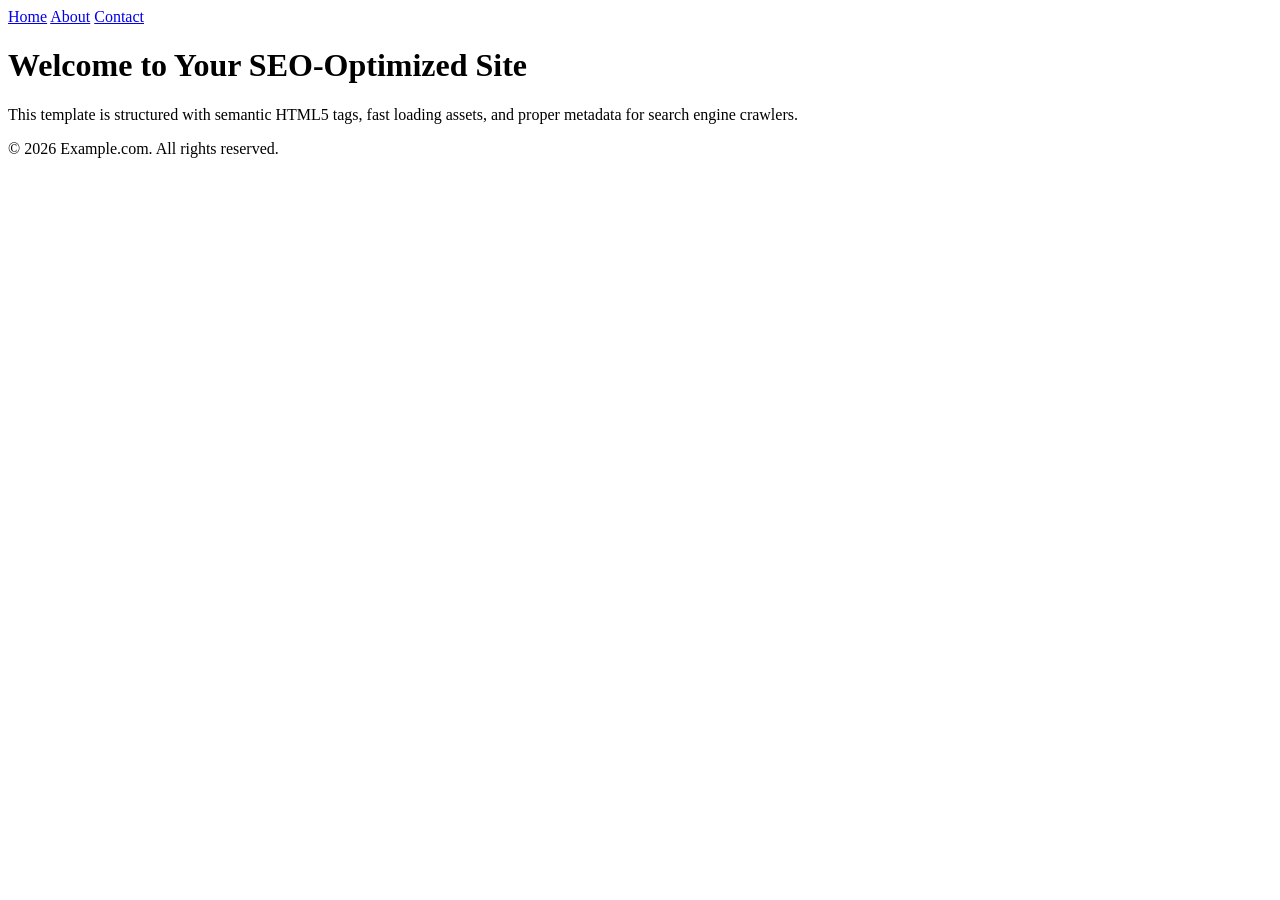
==== index.html @ 765f38dd "Add files via upload" ====
<!DOCTYPE html>
<html lang="en">
<head>
    <meta charset="UTF-8">
    <meta name="viewport" content="width=device-width, initial-scale=1.0">
    <title>SEO Optimized Website Template | Fast & Responsive</title>
    <meta name="description" content="A lightweight, high-performance, and SEO-friendly website structure designed for top search engine rankings.">
    <link rel="canonical" href="https://example.com/">
    <meta name="robots" content="index, follow">
    
    <!-- Open Graph Metadata -->
    <meta property="og:title" content="SEO Optimized Website Template">
    <meta property="og:description" content="A lightweight, high-performance, and SEO-friendly website structure.">
    <meta property="og:type" content="website">
    <meta property="og:url" content="https://example.com/">

    <!-- Styles -->
    <link rel="stylesheet" href="/assets/css/styles.css">
</head>
<body>
    <header>
        <nav>
            <a href="/">Home</a>
            <a href="/about.html">About</a>
            <a href="/contact.html">Contact</a>
        </nav>
    </header>
    <main>
        <h1>Welcome to Your SEO-Optimized Site</h1>
        <p>This template is structured with semantic HTML5 tags, fast loading assets, and proper metadata for search engine crawlers.</p>
    </main>
    <footer>
        <p>&copy; 2026 Example.com. All rights reserved.</p>
    </footer>
</body>
</html>
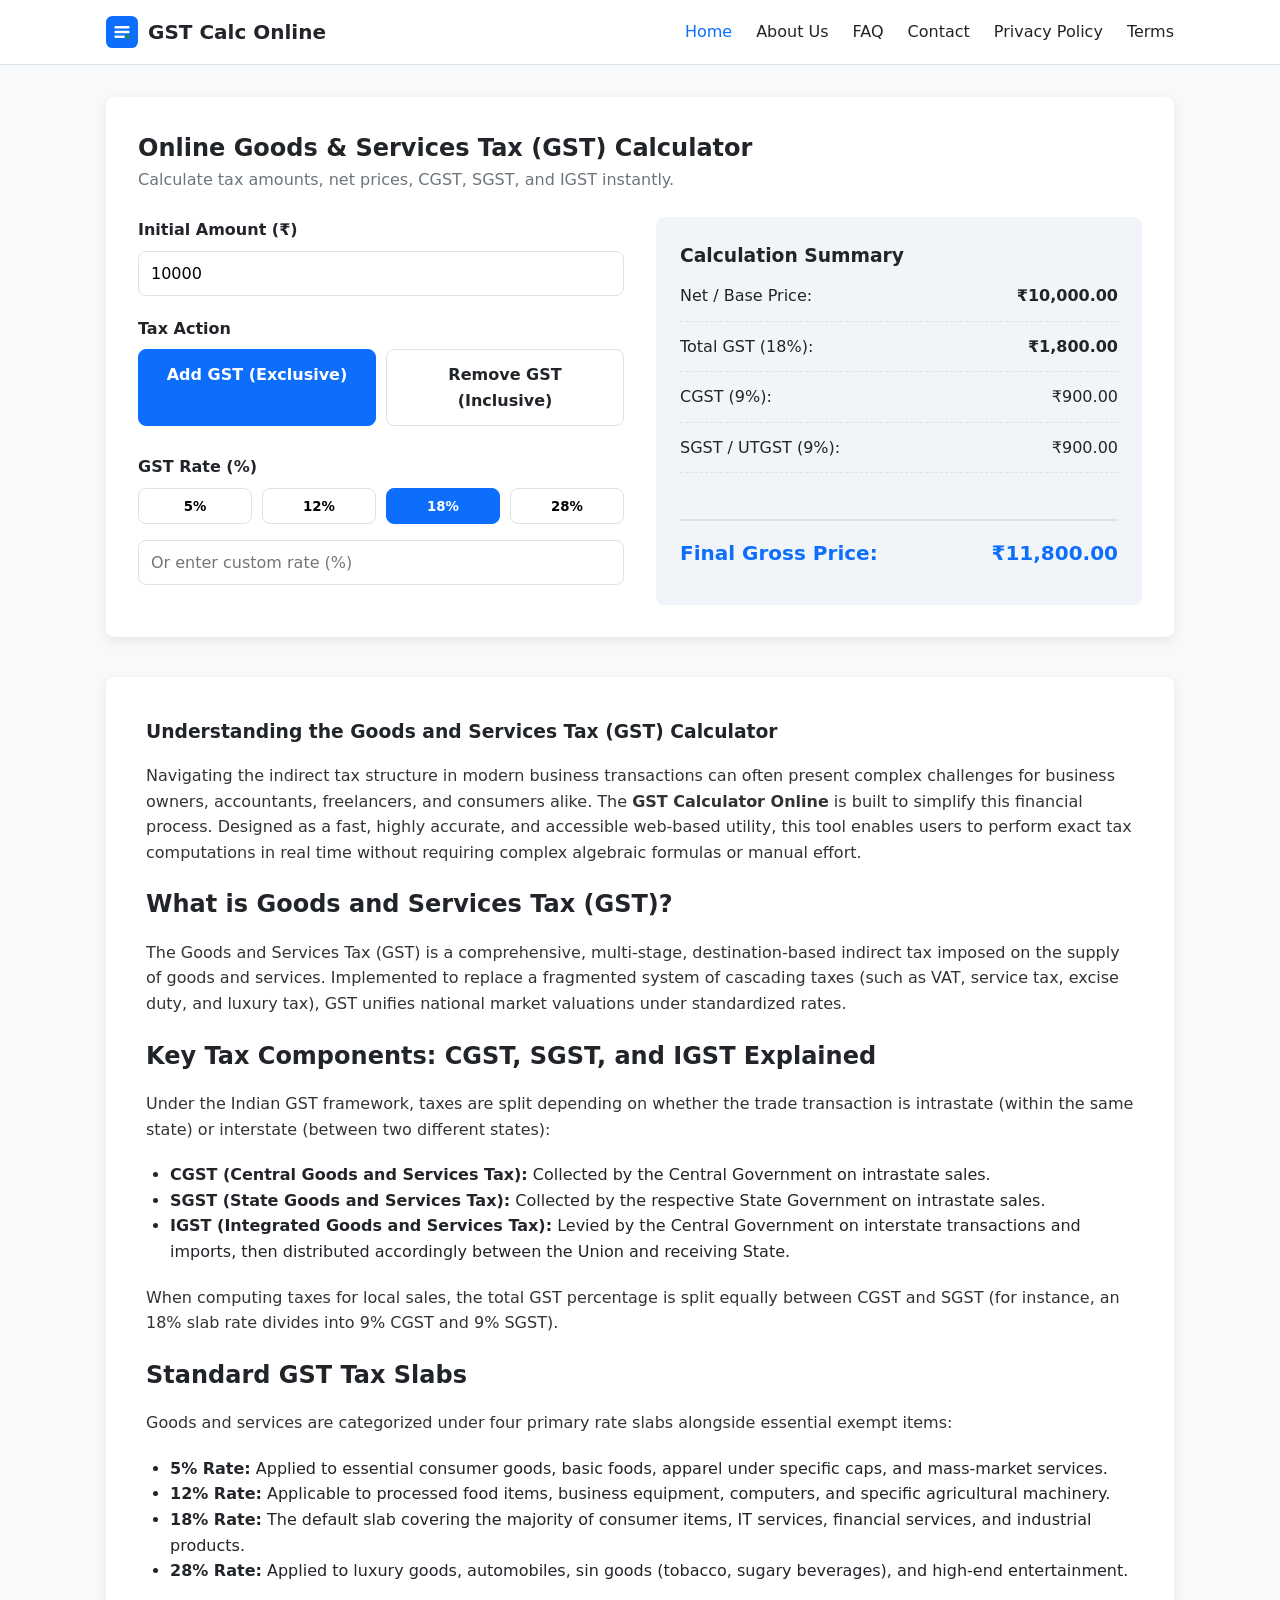
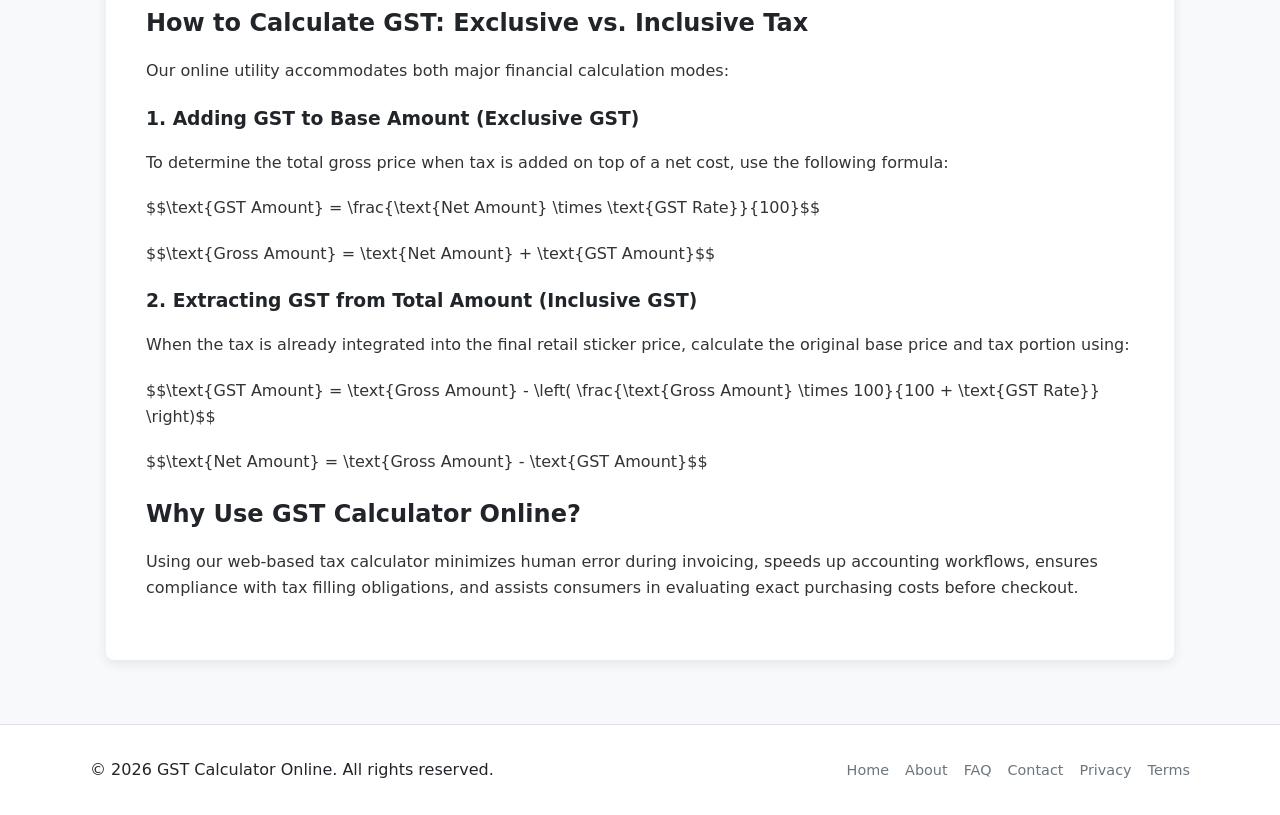
==== commit 346f0cf8: "Update index.html" ====
--- a/index.html
+++ b/index.html
@@ -3,34 +3,718 @@
 <head>
     <meta charset="UTF-8">
     <meta name="viewport" content="width=device-width, initial-scale=1.0">
-    <title>SEO Optimized Website Template | Fast & Responsive</title>
-    <meta name="description" content="A lightweight, high-performance, and SEO-friendly website structure designed for top search engine rankings.">
-    <link rel="canonical" href="https://example.com/">
+    <title>GST Calculator Online - Fast, Free & Accurate Indian GST Rate Tool (2026)</title>
+    <meta name="description" content="Calculate Goods and Services Tax (GST) easily online. Instantly compute Exclusive/Inclusive GST, CGST, SGST, IGST for 5%, 12%, 18%, and 28% tax slabs with accuracy.">
+    <meta name="keywords" content="GST calculator, online GST calculator, calculate GST online, GST rate calculator, CGST calculator, SGST calculator, IGST finder, Indian GST slabs 2026">
+    <link rel="canonical" href="https://gstcalculatoronline.github.io/">
     <meta name="robots" content="index, follow">
-    
-    <!-- Open Graph Metadata -->
-    <meta property="og:title" content="SEO Optimized Website Template">
-    <meta property="og:description" content="A lightweight, high-performance, and SEO-friendly website structure.">
+
+    <!-- Open Graph / Facebook -->
     <meta property="og:type" content="website">
-    <meta property="og:url" content="https://example.com/">
-
-    <!-- Styles -->
-    <link rel="stylesheet" href="/assets/css/styles.css">
+    <meta property="og:url" content="https://gstcalculatoronline.github.io/">
+    <meta property="og:title" content="GST Calculator Online - Fast & Accurate Tool">
+    <meta property="og:description" content="Calculate GST inclusive and exclusive prices instantly. Complete breakdown of CGST, SGST, and IGST for all standard Indian tax slabs.">
+    <meta property="og:image" content="https://gstcalculatoronline.github.io/logo.png">
+
+    <!-- Twitter -->
+    <meta property="twitter:card" content="summary_large_image">
+    <meta property="twitter:url" content="https://gstcalculatoronline.github.io/">
+    <meta property="twitter:title" content="GST Calculator Online">
+    <meta property="twitter:description" content="Free online tool to compute GST, CGST, SGST, and IGST for Indian businesses and consumers.">
+    <meta property="twitter:image" content="https://gstcalculatoronline.github.io/logo.png">
+
+    <!-- Favicon Generated via Real Favicon Generator Setup -->
+    <link rel="apple-touch-icon" sizes="180x180" href="/apple-touch-icon.png">
+    <link rel="icon" type="image/png" sizes="32x32" href="/favicon-32x32.png">
+    <link rel="icon" type="image/png" sizes="16x16" href="/favicon-16x16.png">
+    <link rel="manifest" href="/site.webmanifest">
+    <link rel="mask-icon" href="/safari-pinned-tab.svg" color="#0d6efd">
+    <meta name="msapplication-TileColor" content="#0d6efd">
+    <meta name="theme-color" content="#ffffff">
+
+    <!-- Google Analytics (GA4 Tag Placeholder - Replace G-XXXXXXXXXX with your Real Tag ID) -->
+    <script async src="https://www.googletagmanager.com/gtag/js?id=G-XXXXXXXXXX"></script>
+    <script>
+      window.dataLayer = window.dataLayer || [];
+      function gtag(){dataLayer.push(arguments);}
+      gtag('js', new Date());
+      gtag('config', 'G-XXXXXXXXXX');
+    </script>
+
+    <!-- Schema.org WebSite & SoftwareApplication Structured Data -->
+    <script type="application/ld+json">
+    {
+      "@context": "https://schema.org",
+      "@type": "WebApplication",
+      "name": "GST Calculator Online",
+      "url": "https://gstcalculatoronline.github.io/",
+      "applicationCategory": "FinanceApplication",
+      "operatingSystem": "All",
+      "offers": {
+        "@type": "Offer",
+        "price": "0",
+        "priceCurrency": "INR"
+      },
+      "description": "Calculate GST, CGST, SGST, and IGST online in real-time for Indian goods and services standard rates."
+    }
+    </script>
+
+    <style>
+        :root {
+            --primary: #0d6efd;
+            --primary-hover: #0b5ed7;
+            --bg-main: #f8f9fa;
+            --card-bg: #ffffff;
+            --text-dark: #212529;
+            --text-muted: #6c757d;
+            --border-color: #dee2e6;
+            --success-color: #198754;
+            --radius: 8px;
+            --shadow: 0 4px 12px rgba(0, 0, 0, 0.08);
+        }
+
+        * {
+            box-sizing: border-box;
+            margin: 0;
+            padding: 0;
+            font-family: system-ui, -apple-system, "Segoe UI", Roboto, "Helvetica Neue", Arial, sans-serif;
+        }
+
+        body {
+            background-color: var(--bg-main);
+            color: var(--text-dark);
+            line-height: 1.6;
+            display: flex;
+            flex-direction: column;
+            min-height: 100vh;
+        }
+
+        header {
+            background: #ffffff;
+            border-bottom: 1px solid var(--border-color);
+            position: sticky;
+            top: 0;
+            z-index: 1000;
+        }
+
+        .navbar {
+            max-width: 1100px;
+            margin: 0 auto;
+            padding: 1rem;
+            display: flex;
+            justify-content: space-between;
+            align-items: center;
+        }
+
+        .brand-logo {
+            display: flex;
+            align-items: center;
+            gap: 10px;
+            text-decoration: none;
+            color: var(--text-dark);
+            font-weight: 700;
+            font-size: 1.25rem;
+        }
+
+        .brand-logo svg {
+            height: 32px;
+            width: 32px;
+        }
+
+        nav ul {
+            display: flex;
+            list-style: none;
+            gap: 1.5rem;
+        }
+
+        nav a {
+            text-decoration: none;
+            color: var(--text-dark);
+            font-weight: 500;
+            cursor: pointer;
+            transition: color 0.2s ease;
+        }
+
+        nav a:hover, nav a.active {
+            color: var(--primary);
+        }
+
+        .mobile-menu-btn {
+            display: none;
+            background: none;
+            border: none;
+            font-size: 1.5rem;
+            cursor: pointer;
+        }
+
+        main {
+            flex: 1;
+            max-width: 1100px;
+            width: 100%;
+            margin: 2rem auto;
+            padding: 0 1rem;
+        }
+
+        .page-section {
+            display: none;
+        }
+
+        .page-section.active {
+            display: block;
+        }
+
+        .calculator-card {
+            background: var(--card-bg);
+            border-radius: var(--radius);
+            box-shadow: var(--shadow);
+            padding: 2rem;
+            margin-bottom: 2.5rem;
+        }
+
+        .calc-grid {
+            display: grid;
+            grid-template-columns: 1fr 1fr;
+            gap: 2rem;
+        }
+
+        .form-group {
+            margin-bottom: 1.25rem;
+        }
+
+        .form-group label {
+            display: block;
+            font-weight: 600;
+            margin-bottom: 0.5rem;
+        }
+
+        .input-control {
+            width: 100%;
+            padding: 0.75rem;
+            border: 1px solid var(--border-color);
+            border-radius: var(--radius);
+            font-size: 1rem;
+        }
+
+        .radio-toggle {
+            display: flex;
+            gap: 10px;
+        }
+
+        .radio-btn {
+            flex: 1;
+            padding: 0.75rem;
+            text-align: center;
+            border: 1px solid var(--border-color);
+            border-radius: var(--radius);
+            cursor: pointer;
+            font-weight: 500;
+            user-select: none;
+        }
+
+        .radio-btn input {
+            display: none;
+        }
+
+        .radio-btn.active {
+            background-color: var(--primary);
+            color: white;
+            border-color: var(--primary);
+        }
+
+        .slab-buttons {
+            display: grid;
+            grid-template-columns: repeat(4, 1fr);
+            gap: 10px;
+            margin-bottom: 1rem;
+        }
+
+        .slab-btn {
+            padding: 0.6rem;
+            border: 1px solid var(--border-color);
+            border-radius: var(--radius);
+            background: white;
+            cursor: pointer;
+            font-weight: 600;
+            transition: all 0.2s;
+        }
+
+        .slab-btn.active {
+            background-color: var(--primary);
+            color: white;
+            border-color: var(--primary);
+        }
+
+        .results-box {
+            background-color: #f1f5f9;
+            border-radius: var(--radius);
+            padding: 1.5rem;
+            display: flex;
+            flex-direction: column;
+            justify-content: space-between;
+        }
+
+        .result-item {
+            display: flex;
+            justify-content: space-between;
+            padding: 0.75rem 0;
+            border-bottom: 1px dashed var(--border-color);
+        }
+
+        .result-item.total {
+            border-bottom: none;
+            font-size: 1.25rem;
+            font-weight: 700;
+            color: var(--primary);
+            margin-top: 0.5rem;
+            padding-top: 1rem;
+            border-top: 2px solid var(--border-color);
+        }
+
+        .content-card {
+            background: var(--card-bg);
+            border-radius: var(--radius);
+            box-shadow: var(--shadow);
+            padding: 2.5rem;
+            margin-bottom: 2rem;
+        }
+
+        .content-card h1, .content-card h2, .content-card h3 {
+            margin-bottom: 1rem;
+            color: var(--text-dark);
+        }
+
+        .content-card p {
+            margin-bottom: 1.25rem;
+            color: #333;
+        }
+
+        .content-card ul {
+            margin-bottom: 1.25rem;
+            padding-left: 1.5rem;
+        }
+
+        .faq-item {
+            margin-bottom: 1.5rem;
+            border-bottom: 1px solid var(--border-color);
+            padding-bottom: 1rem;
+        }
+
+        .faq-item h3 {
+            font-size: 1.1rem;
+            cursor: pointer;
+            margin-bottom: 0.5rem;
+            color: var(--primary);
+        }
+
+        footer {
+            background: #ffffff;
+            border-top: 1px solid var(--border-color);
+            padding: 2rem 1rem;
+            margin-top: auto;
+        }
+
+        .footer-container {
+            max-width: 1100px;
+            margin: 0 auto;
+            display: flex;
+            justify-content: space-between;
+            align-items: center;
+            flex-wrap: wrap;
+            gap: 1rem;
+        }
+
+        .footer-links {
+            display: flex;
+            gap: 1rem;
+            list-style: none;
+        }
+
+        .footer-links a {
+            text-decoration: none;
+            color: var(--text-muted);
+            font-size: 0.9rem;
+        }
+
+        .footer-links a:hover {
+            color: var(--primary);
+        }
+
+        @media (max-width: 768px) {
+            .calc-grid {
+                grid-template-columns: 1fr;
+            }
+            nav ul {
+                display: none;
+                flex-direction: column;
+                position: absolute;
+                top: 60px;
+                left: 0;
+                width: 100%;
+                background: white;
+                padding: 1rem;
+                border-bottom: 1px solid var(--border-color);
+                box-shadow: var(--shadow);
+            }
+            nav ul.show {
+                display: flex;
+            }
+            .mobile-menu-btn {
+                display: block;
+            }
+            .slab-buttons {
+                grid-template-columns: repeat(2, 1fr);
+            }
+            .footer-container {
+                flex-direction: column;
+                text-align: center;
+            }
+        }
+    </style>
 </head>
 <body>
+
     <header>
-        <nav>
-            <a href="/">Home</a>
-            <a href="/about.html">About</a>
-            <a href="/contact.html">Contact</a>
-        </nav>
+        <div class="navbar">
+            <a href="#" onclick="switchPage('home')" class="brand-logo">
+                <!-- SVG Logo inspired by logofa.st principles -->
+                <svg viewBox="0 0 100 100" fill="none" xmlns="http://www.w3.org/2000/svg">
+                    <rect width="100" height="100" rx="20" fill="#0D6EFD"/>
+                    <path d="M30 35H70M30 50H70M30 65H55" stroke="white" stroke-width="8" stroke-linecap="round"/>
+                    <circle cx="68" cy="65" r="7" fill="#198754"/>
+                </svg>
+                <span>GST Calc Online</span>
+            </a>
+            <button class="mobile-menu-btn" onclick="toggleMenu()" aria-label="Toggle Navigation">☰</button>
+            <nav>
+                <ul id="nav-links">
+                    <li><a onclick="switchPage('home')" class="nav-item active" id="nav-home">Home</a></li>
+                    <li><a onclick="switchPage('about')" class="nav-item" id="nav-about">About Us</a></li>
+                    <li><a onclick="switchPage('faq')" class="nav-item" id="nav-faq">FAQ</a></li>
+                    <li><a onclick="switchPage('contact')" class="nav-item" id="nav-contact">Contact</a></li>
+                    <li><a onclick="switchPage('privacy')" class="nav-item" id="nav-privacy">Privacy Policy</a></li>
+                    <li><a onclick="switchPage('terms')" class="nav-item" id="nav-terms">Terms</a></li>
+                </ul>
+            </nav>
+        </div>
     </header>
+
     <main>
-        <h1>Welcome to Your SEO-Optimized Site</h1>
-        <p>This template is structured with semantic HTML5 tags, fast loading assets, and proper metadata for search engine crawlers.</p>
+        <!-- HOME PAGE / CALCULATOR SECTION -->
+        <section id="home" class="page-section active">
+            <div class="calculator-card">
+                <h2>Online Goods & Services Tax (GST) Calculator</h2>
+                <p style="color: var(--text-muted); margin-bottom: 1.5rem;">Calculate tax amounts, net prices, CGST, SGST, and IGST instantly.</p>
+                
+                <div class="calc-grid">
+                    <div class="form-side">
+                        <div class="form-group">
+                            <label for="amount">Initial Amount (₹)</label>
+                            <input type="number" id="amount" class="input-control" value="10000" min="0" placeholder="Enter amount">
+                        </div>
+
+                        <div class="form-group">
+                            <label>Tax Action</label>
+                            <div class="radio-toggle">
+                                <label class="radio-btn active" id="label-exclusive">
+                                    <input type="radio" name="gstType" value="exclusive" checked onchange="updateCalcType('exclusive')"> Add GST (Exclusive)
+                                </label>
+                                <label class="radio-btn" id="label-inclusive">
+                                    <input type="radio" name="gstType" value="inclusive" onchange="updateCalcType('inclusive')"> Remove GST (Inclusive)
+                                </label>
+                            </div>
+                        </div>
+
+                        <div class="form-group">
+                            <label>GST Rate (%)</label>
+                            <div class="slab-buttons">
+                                <button type="button" class="slab-btn" onclick="setRate(5, this)">5%</button>
+                                <button type="button" class="slab-btn" onclick="setRate(12, this)">12%</button>
+                                <button type="button" class="slab-btn active" onclick="setRate(18, this)">18%</button>
+                                <button type="button" class="slab-btn" onclick="setRate(28, this)">28%</button>
+                            </div>
+                            <input type="number" id="custom-rate" class="input-control" placeholder="Or enter custom rate (%)" min="0" step="0.1">
+                        </div>
+                    </div>
+
+                    <div class="results-box">
+                        <div>
+                            <h3>Calculation Summary</h3>
+                            <div class="result-item">
+                                <span>Net / Base Price:</span>
+                                <strong id="res-net">₹10,000.00</strong>
+                            </div>
+                            <div class="result-item">
+                                <span>Total GST (<span id="res-rate-tag">18%</span>):</span>
+                                <strong id="res-gst">₹1,800.00</strong>
+                            </div>
+                            <div class="result-item">
+                                <span>CGST (<span id="res-cgst-tag">9%</span>):</span>
+                                <span id="res-cgst">₹900.00</span>
+                            </div>
+                            <div class="result-item">
+                                <span>SGST / UTGST (<span id="res-sgst-tag">9%</span>):</span>
+                                <span id="res-sgst">₹900.00</span>
+                            </div>
+                        </div>
+                        <div class="result-item total">
+                            <span>Final Gross Price:</span>
+                            <span id="res-gross">₹11,800.00</span>
+                        </div>
+                    </div>
+                </div>
+            </div>
+
+            <!-- 600+ WORDS SEO OPTIMIZED CONTENT ARTICLE -->
+            <article class="content-card">
+                <h1>Understanding the Goods and Services Tax (GST) Calculator</h1>
+                <p>Navigating the indirect tax structure in modern business transactions can often present complex challenges for business owners, accountants, freelancers, and consumers alike. The <strong>GST Calculator Online</strong> is built to simplify this financial process. Designed as a fast, highly accurate, and accessible web-based utility, this tool enables users to perform exact tax computations in real time without requiring complex algebraic formulas or manual effort.</p>
+
+                <h2>What is Goods and Services Tax (GST)?</h2>
+                <p>The Goods and Services Tax (GST) is a comprehensive, multi-stage, destination-based indirect tax imposed on the supply of goods and services. Implemented to replace a fragmented system of cascading taxes (such as VAT, service tax, excise duty, and luxury tax), GST unifies national market valuations under standardized rates.</p>
+
+                <h2>Key Tax Components: CGST, SGST, and IGST Explained</h2>
+                <p>Under the Indian GST framework, taxes are split depending on whether the trade transaction is intrastate (within the same state) or interstate (between two different states):</p>
+                <ul>
+                    <li><strong>CGST (Central Goods and Services Tax):</strong> Collected by the Central Government on intrastate sales.</li>
+                    <li><strong>SGST (State Goods and Services Tax):</strong> Collected by the respective State Government on intrastate sales.</li>
+                    <li><strong>IGST (Integrated Goods and Services Tax):</strong> Levied by the Central Government on interstate transactions and imports, then distributed accordingly between the Union and receiving State.</li>
+                </ul>
+                <p>When computing taxes for local sales, the total GST percentage is split equally between CGST and SGST (for instance, an 18% slab rate divides into 9% CGST and 9% SGST).</p>
+
+                <h2>Standard GST Tax Slabs</h2>
+                <p>Goods and services are categorized under four primary rate slabs alongside essential exempt items:</p>
+                <ul>
+                    <li><strong>5% Rate:</strong> Applied to essential consumer goods, basic foods, apparel under specific caps, and mass-market services.</li>
+                    <li><strong>12% Rate:</strong> Applicable to processed food items, business equipment, computers, and specific agricultural machinery.</li>
+                    <li><strong>18% Rate:</strong> The default slab covering the majority of consumer items, IT services, financial services, and industrial products.</li>
+                    <li><strong>28% Rate:</strong> Applied to luxury goods, automobiles, sin goods (tobacco, sugary beverages), and high-end entertainment.</li>
+                </ul>
+
+                <h2>How to Calculate GST: Exclusive vs. Inclusive Tax</h2>
+                <p>Our online utility accommodates both major financial calculation modes:</p>
+                <h3>1. Adding GST to Base Amount (Exclusive GST)</h3>
+                <p>To determine the total gross price when tax is added on top of a net cost, use the following formula:</p>
+                <p>$$\text{GST Amount} = \frac{\text{Net Amount} \times \text{GST Rate}}{100}$$</p>
+                <p>$$\text{Gross Amount} = \text{Net Amount} + \text{GST Amount}$$</p>
+
+                <h3>2. Extracting GST from Total Amount (Inclusive GST)</h3>
+                <p>When the tax is already integrated into the final retail sticker price, calculate the original base price and tax portion using:</p>
+                <p>$$\text{GST Amount} = \text{Gross Amount} - \left( \frac{\text{Gross Amount} \times 100}{100 + \text{GST Rate}} \right)$$</p>
+                <p>$$\text{Net Amount} = \text{Gross Amount} - \text{GST Amount}$$</p>
+
+                <h2>Why Use GST Calculator Online?</h2>
+                <p>Using our web-based tax calculator minimizes human error during invoicing, speeds up accounting workflows, ensures compliance with tax filling obligations, and assists consumers in evaluating exact purchasing costs before checkout.</p>
+            </article>
+        </section>
+
+        <!-- ABOUT US PAGE -->
+        <section id="about" class="page-section">
+            <div class="content-card">
+                <h1>About GST Calculator Online</h1>
+                <p>Welcome to <strong>GST Calculator Online</strong>. We provide streamlined, instant, and accessible financial tools for individuals, small businesses, accountants, and enterprises across India.</p>
+                <h2>Our Mission</h2>
+                <p>Our goal is to eliminate calculation errors and make indirect tax assessment completely effortless. Whether you need to figure out GST for invoicing or determine the net base price of a consumer product, our web tools deliver instantaneous, mathematically sound breakdowns.</p>
+                <h2>Core Features</h2>
+                <ul>
+                    <li>Zero cost – 100% free web utility with no registration required.</li>
+                    <li>Mobile responsive and lightweight performance.</li>
+                    <li>Supports default GST rate slabs (5%, 12%, 18%, 28%) alongside custom percentage inputs.</li>
+                    <li>Complete CGST, SGST, and IGST breakdown views.</li>
+                </ul>
+            </div>
+        </section>
+
+        <!-- FAQ PAGE -->
+        <section id="faq" class="page-section">
+            <div class="content-card">
+                <h1>Frequently Asked Questions (FAQ)</h1>
+                <div class="faq-item">
+                    <h3>Q1: Is this GST calculator tool free to use?</h3>
+                    <p>Yes, GST Calculator Online is 100% free with unlimited calculations for personal and professional use.</p>
+                </div>
+                <div class="faq-item">
+                    <h3>Q2: How does the tool split CGST and SGST?</h3>
+                    <p>For intrastate transactions, the total calculated GST rate is split equally (50-50) into Central GST (CGST) and State GST (SGST).</p>
+                </div>
+                <div class="faq-item">
+                    <h3>Q3: What is the difference between GST inclusive and exclusive?</h3>
+                    <p><strong>GST Exclusive:</strong> GST is added to the base price of goods/services. <br><strong>GST Inclusive:</strong> The product price already includes the tax amount within its total cost.</p>
+                </div>
+                <div class="faq-item">
+                    <h3>Q4: Does this calculator support custom GST rates?</h3>
+                    <p>Yes! Simply type any customized percentage in the custom rate input field to generate exact amounts.</p>
+                </div>
+            </div>
+        </section>
+
+        <!-- CONTACT PAGE -->
+        <section id="contact" class="page-section">
+            <div class="content-card">
+                <h1>Contact Us</h1>
+                <p>Have questions, feedback, or suggestions for improving our GST tool? Feel free to get in touch with us.</p>
+                <form onsubmit="alert('Thank you for your message! We will get back to you shortly.'); return false;">
+                    <div class="form-group">
+                        <label for="cname">Name</label>
+                        <input type="text" id="cname" class="input-control" required placeholder="Your Name">
+                    </div>
+                    <div class="form-group">
+                        <label for="cemail">Email Address</label>
+                        <input type="email" id="cemail" class="input-control" required placeholder="name@example.com">
+                    </div>
+                    <div class="form-group">
+                        <label for="cmessage">Message</label>
+                        <textarea id="cmessage" class="input-control" rows="5" required placeholder="Write your message here..."></textarea>
+                    </div>
+                    <button type="submit" class="slab-btn active" style="width: 100%; padding: 0.75rem;">Send Message</button>
+                </form>
+            </div>
+        </section>
+
+        <!-- PRIVACY POLICY -->
+        <section id="privacy" class="page-section">
+            <div class="content-card">
+                <h1>Privacy Policy</h1>
+                <p>Last updated: November 2026</p>
+                <p>At <strong>GST Calculator Online</strong>, we prioritize user privacy. We do not require account registration or store sensitive financial data on our servers.</p>
+                <h2>Data Collection & Analytics</h2>
+                <p>We utilize standard analytical platforms (such as Google Analytics) to monitor general site traffic performance, user device types, and page visit durations. This helps us optimize user experience across all screen sizes.</p>
+                <h2>Cookies</h2>
+                <p>Our website may use cookies to store user preferences (e.g., last used GST rate or theme mode) locally within your web browser.</p>
+            </div>
+        </section>
+
+        <!-- TERMS OF SERVICE -->
+        <section id="terms" class="page-section">
+            <div class="content-card">
+                <h1>Terms & Conditions</h1>
+                <p>By using <strong>GST Calculator Online</strong>, you agree to comply with the following terms:</p>
+                <h2>Disclaimer of Liability</h2>
+                <p>While we strive for absolute mathematical precision, tax regulations change frequently. All calculations are provided for informational and estimation purposes only. Users should consult a qualified Chartered Accountant (CA) or financial consultant for legal tax filing.</p>
+            </div>
+        </section>
+
+        <!-- 404 ERROR PAGE -->
+        <section id="error404" class="page-section">
+            <div class="content-card" style="text-align: center;">
+                <h1 style="font-size: 4rem; color: var(--primary);">404</h1>
+                <h2>Page Not Found</h2>
+                <p>The page or resource you are searching for does not exist or has been moved.</p>
+                <button onclick="switchPage('home')" class="slab-btn active" style="margin-top: 1rem;">Return to Calculator</button>
+            </div>
+        </section>
+
+        <!-- 500 ERROR PAGE -->
+        <section id="error500" class="page-section">
+            <div class="content-card" style="text-align: center;">
+                <h1 style="font-size: 4rem; color: #dc3545;">500</h1>
+                <h2>Internal Server Error</h2>
+                <p>Something went wrong on our end. Please reload the page or try again later.</p>
+                <button onclick="switchPage('home')" class="slab-btn active" style="margin-top: 1rem;">Return to Calculator</button>
+            </div>
+        </section>
     </main>
+
     <footer>
-        <p>&copy; 2026 Example.com. All rights reserved.</p>
+        <div class="footer-container">
+            <p>&copy; 2026 GST Calculator Online. All rights reserved.</p>
+            <ul class="footer-links">
+                <li><a onclick="switchPage('home')">Home</a></li>
+                <li><a onclick="switchPage('about')">About</a></li>
+                <li><a onclick="switchPage('faq')">FAQ</a></li>
+                <li><a onclick="switchPage('contact')">Contact</a></li>
+                <li><a onclick="switchPage('privacy')">Privacy</a></li>
+                <li><a onclick="switchPage('terms')">Terms</a></li>
+            </ul>
+        </div>
     </footer>
+
+    <script>
+        let currentRate = 18;
+        let calcType = 'exclusive';
+
+        function toggleMenu() {
+            document.getElementById('nav-links').classList.toggle('show');
+        }
+
+        function switchPage(pageId) {
+            document.querySelectorAll('.page-section').forEach(sec => sec.classList.remove('active'));
+            document.querySelectorAll('.nav-item').forEach(nav => nav.classList.remove('active'));
+            
+            const targetSection = document.getElementById(pageId) || document.getElementById('error404');
+            targetSection.classList.add('active');
+
+            const activeNav = document.getElementById(`nav-${pageId}`);
+            if (activeNav) activeNav.classList.add('active');
+
+            document.getElementById('nav-links').classList.remove('show');
+            window.scrollTo(0, 0);
+        }
+
+        function setRate(rate, btnElement) {
+            currentRate = rate;
+            document.querySelectorAll('.slab-btn').forEach(btn => btn.classList.remove('active'));
+            if(btnElement) btnElement.classList.add('active');
+            document.getElementById('custom-rate').value = '';
+            calculateGST();
+        }
+
+        function updateCalcType(type) {
+            calcType = type;
+            document.getElementById('label-exclusive').classList.toggle('active', type === 'exclusive');
+            document.getElementById('label-inclusive').classList.toggle('active', type === 'inclusive');
+            calculateGST();
+        }
+
+        function calculateGST() {
+            const amountInput = parseFloat(document.getElementById('amount').value) || 0;
+            const customRate = parseFloat(document.getElementById('custom-rate').value);
+            const activeRate = !isNaN(customRate) && customRate >= 0 ? customRate : currentRate;
+
+            let net = 0;
+            let gst = 0;
+            let gross = 0;
+
+            if (calcType === 'exclusive') {
+                net = amountInput;
+                gst = (amountInput * activeRate) / 100;
+                gross = net + gst;
+            } else {
+                gross = amountInput;
+                net = gross / (1 + (activeRate / 100));
+                gst = gross - net;
+            }
+
+            const cgst = gst / 2;
+            const sgst = gst / 2;
+            const halfRate = activeRate / 2;
+
+            document.getElementById('res-net').textContent = formatCurrency(net);
+            document.getElementById('res-gst').textContent = formatCurrency(gst);
+            document.getElementById('res-cgst').textContent = formatCurrency(cgst);
+            document.getElementById('res-sgst').textContent = formatCurrency(sgst);
+            document.getElementById('res-gross').textContent = formatCurrency(gross);
+
+            document.getElementById('res-rate-tag').textContent = `${activeRate}%`;
+            document.getElementById('res-cgst-tag').textContent = `${halfRate}%`;
+            document.getElementById('res-sgst-tag').textContent = `${halfRate}%`;
+        }
+
+        function formatCurrency(val) {
+            return '₹' + Number(val).toLocaleString('en-IN', {
+                minimumFractionDigits: 2,
+                maximumFractionDigits: 2
+            });
+        }
+
+        // Attach event listeners
+        document.getElementById('amount').addEventListener('input', calculateGST);
+        document.getElementById('custom-rate').addEventListener('input', () => {
+            document.querySelectorAll('.slab-btn').forEach(btn => btn.classList.remove('active'));
+            calculateGST();
+        });
+
+        // Initialize default view
+        calculateGST();
+    </script>
 </body>
 </html>
